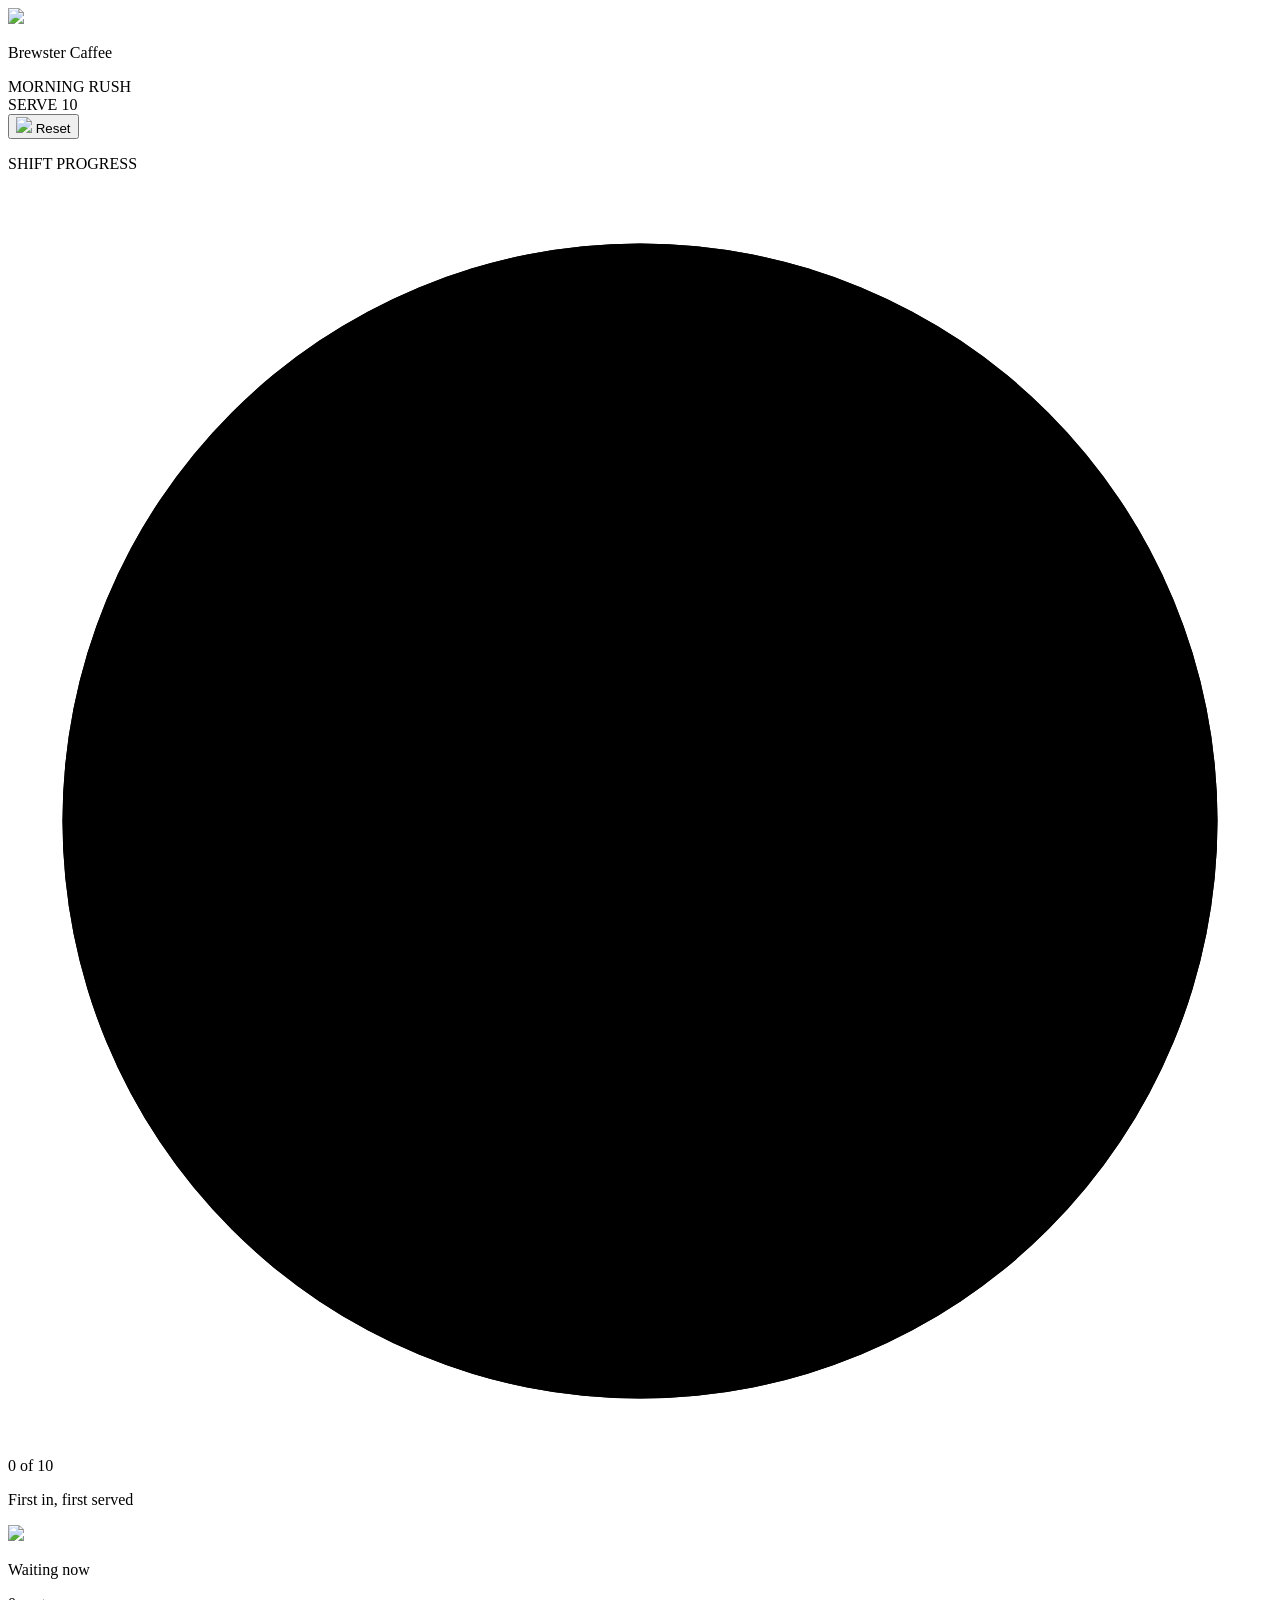
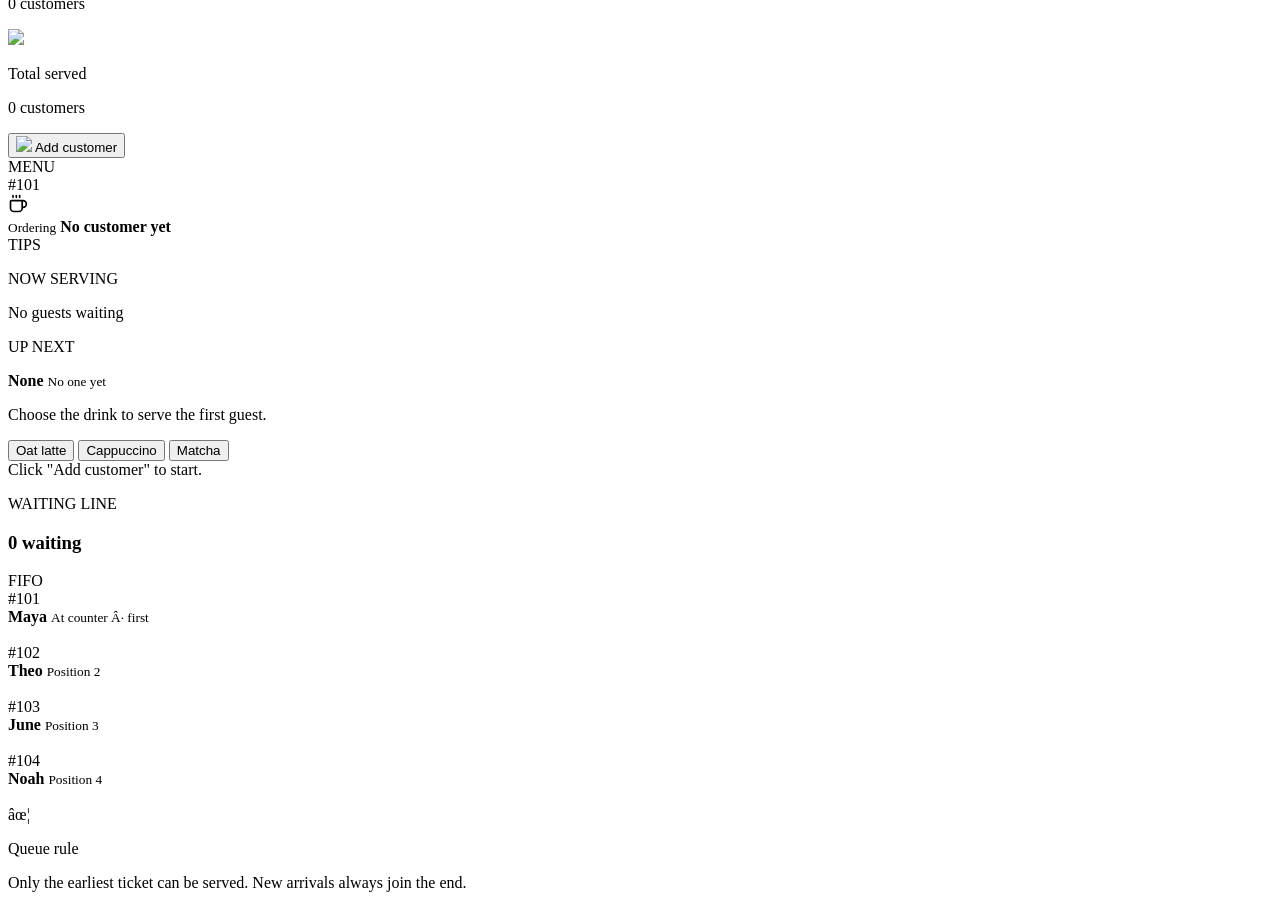
==== index.html @ e4dad5dc "changed name" ====
<!DOCTYPE html>
<html>
  <head>
    <meta charset="utf=8">
    <meta name="viewport" content="width=device-width, initial-scale=1">
    <title>Customer Queue Game</title>
    <link rel="stylesheet" href="assets/bootstrap.min.css">
    <link rel="stylesheet" href="css/general.css">
    <link rel="stylesheet" href="css/header.css">
    <link rel="stylesheet" href="css/panelleft.css">
    <link rel="stylesheet" href="css/panelmiddle.css">
    <link rel="stylesheet" href="css/panelmidservice.css">
    <link rel="stylesheet" href="css/panelright.css">

    
  </head>
  <body>

    <div class="blob"></div>
    <div class="blob2"></div>

    <div class="Customer-Queue container-fluid py-4">

      <!--Header code-->
      <div class="header row mb-1">

        <div class="col-4">
          <div class="left-header">
            <div class="game-icon">
              <img src="assets/icons/coffee.svg">
            </div>
            <p>Brewster Caffee</p>
          </div>
        </div>

        <!--Middle side of the header-->
        <div class="col-4 text-center">
          <div class="middle-header">
            <div class="shift-label" >MORNING RUSH</div>
            <div class="goal-badge">SERVE 10</div>
          </div>
        </div>

        <!--Right side of the header-->
        <!--Reset button-->
        <div class="col-4 text-end">
          <div class="right-header">

            <!--Target this with JS-->
            <button id="resetBtn" class="reset-btn">
              <img src="assets/icons/Arrow-Reload--Streamline-Sharp-Streamline-Material-Free.svg">
              Reset
            </button>
          </div>
        </div>

      </div>
   
      <div class="row g-4 game-area">

        <!--Left side of the game-->
        <div class="col-lg-3">
          <div class="left-panel text-center">
            <p class="label">SHIFT PROGRESS</p>
  
            <div class="progress-circle">
              <svg class="ring" viewBox="0 0 116 116">
                <circle class="ring-track" cx="58" cy="58" r="53"></circle>
                <circle id="ringFill" class="ring-fill" cx="58" cy="58" r="53"></circle>
              </svg>
              <span id="servedCount">0</span> of 10
            </div>
            <p class="goal-sub">First in, first served</p>

            <div class="borderline"></div>

            <div class="stat-row">
              <div class="stat-icon stat-icon-green">
                <img src="assets/icons/users.svg">
              </div>
              <div class="stat-info">
                <p class="stat-label">Waiting now</p>

                <!--Target this with JS-->
                <p class="stat-value"><span id="waitingCount">0</span> customers</p>
              </div>
            </div>

            <!--Target this with JS-->
            <div class="stat-row">
              <div class="stat-icon stat-icon-red">
                <img src="assets/icons/circle-check.svg">
            </div>
              <div class="stat-info">
                <p class="stat-label">Total served</p>
                <p class="stat-value"><span id="totalServed">0</span> customers</p>
              </div>
            </div>

            <!--Target with JS-->
            <button id="addBtn" class="add-btn">
              <img src="assets/icons/plus.svg">
              Add customer
            </button>

          </div>
        </div>

        <!--Middle Panel-->
        <div class="col-lg-6">
          <div class="middle-panel">

            <!-- This is just a design for a coffee scene dont touch it-->
          <div class="cafe-scene">

            <!-- Menu board on the wall -->
            <div class="menu-board">
              <span>MENU</span>
              <i></i>
              <i></i>
            </div>

            <!-- Two pictures on the wall -->
            <div class="wall-art wall-art-one"><span></span></div>
            <div class="wall-art wall-art-two"><span></span></div>

            <!-- Plant -->
            <div class="plant">
              <i></i>
              <i></i>
              <i></i>
              <b></b>
            </div>

            <!-- The customer -->
            <div class="customer-focus">
              <div class="avatar avatar-large">
                <span class="avatar-hair" style="background: #8A6A4F;"></span>
                <span class="avatar-head" style="background: #A86B4A;">
                  <i class="eye eye-left"></i>
                  <i class="eye eye-right"></i>
                  <i class="smile"></i>
                </span>
                <span class="avatar-body" style="background: #3F6F85;"></span>
              </div>
            </div>

            <!-- Ticket badge -->
            <div class="ticket-badge empty" id="ticketBadge">#101</div>

            <!-- Order bubble -->
              <div class="order-bubble">
              <svg xmlns="http://www.w3.org/2000/svg" width="20" height="20" viewBox="0 0 24 24" fill="none" stroke="currentColor" stroke-width="2" stroke-linecap="round" stroke-linejoin="round">
                <path d="M10 2v2"/><path d="M14 2v2"/>
                <path d="M16 8a1 1 0 0 1 1 1v8a4 4 0 0 1-4 4H7a4 4 0 0 1-4-4V9a1 1 0 0 1 1-1h14a4 4 0 1 1 0 8h-1"/>
                <path d="M6 2v2"/>
              </svg>

              <!--Target this with JS-->
              <div>
                <small>Ordering</small>
                <strong id="orderText">No customer yet</strong>
              </div>
            </div>

            <!-- Counter in front -->
            <div class="counter-front">
              <div class="counter-lines"></div>
              <div class="register"><span></span><i></i></div>
              <div class="tip-jar">TIPS</div>
            </div>

          </div>

          <!--Target with JS-->
          <div class="service-area">

          <div class="service-heading">
            <div id="counter" class="serving-main">
              <p class="label">NOW SERVING</p>
              <p id="nowServing" class="now-serving">No guests waiting</p>
            </div>

            <!--Target with JS-->
            <div class="serving-next">
                <p class="label">UP NEXT</p>
                    <div class="next-info">
                        <div class="avatar">
                              <span id="nextHair" class="avatar-hair" style="background: #8A4A3A;"></span>
                              <span id="nextHead" class="avatar-head" style="background: #E0A07F;"></span>
                              <span id="nextBody" class="avatar-body" style="background: #E0705A;"></span>
                          </div>
                            <div class="next-text">
                              <strong id="upNext">None</strong>
                              <small id="upNextName">No one yet</small>
                            </div>
                      </div>
              </div>
          </div>

              <p class="drink-hint">Choose the drink to serve the first guest.</p>
          
              <!--Target with JS-->
              <div class="drink-buttons">
                <button class="drink-btn" data-drink="Oat latte">Oat latte</button>
                <button class="drink-btn" data-drink="Cappuccino">Cappuccino</button>
                <button class="drink-btn" data-drink="Matcha">Matcha</button>
              </div>

              <div id="message" class="message-box">Click "Add customer" to start.</div>

            </div>

          </div>
        </div>

        <!-- Right Panel -->
        <div class="col-lg-3">
          <div class="right-panel">

            <div class="queue-head">
              <div>
                <p class="label">WAITING LINE</p>
                <h3 class="queue-title"><span id="queueCount">0</span> waiting</h3>
              </div>
              <span class="fifo-badge">FIFO</span>
            </div>

<div id="queueLine" class="queue-line">

              <div class="queue-item front">
                <span class="ticket-pill">#101</span>
                <div class="avatar">
                  <span class="avatar-hair" style="background: #2F4A55;"></span>
                  <span class="avatar-head" style="background: #A86B4A;"></span>
                  <span class="avatar-body" style="background: #3F6F85;"></span>
                </div>
                <div class="queue-info">
                  <strong>Maya</strong>
                  <small>At counter · first</small>
                </div>
                <span class="drink-icon"><img src="assets/icons-for-queue/oat-latte.svg" alt=""></span>
              </div>

              <div class="queue-item">
                <span class="ticket-pill">#102</span>
                <div class="avatar">
                  <span class="avatar-hair" style="background: #8A4A3A;"></span>
                  <span class="avatar-head" style="background: #E0A07F;"></span>
                  <span class="avatar-body" style="background: #E0705A;"></span>
                </div>
                <div class="queue-info">
                  <strong>Theo</strong>
                  <small>Position 2</small>
                </div>
                <span class="drink-icon"><img src="assets/icons-for-queue/macha.svg" alt=""></span>
              </div>

              <div class="queue-item">
                <span class="ticket-pill">#103</span>
                <div class="avatar">
                  <span class="avatar-hair" style="background: #8A7A2A;"></span>
                  <span class="avatar-head" style="background: #7A4A2A;"></span>
                  <span class="avatar-body" style="background: #D9AE3A;"></span>
                </div>
                <div class="queue-info">
                  <strong>June</strong>
                  <small>Position 3</small>
                </div>
                <span class="drink-icon"><img src="assets/icons-for-queue/oat-latte.svg" alt=""></span>
              </div>

              <div class="queue-item">
                <span class="ticket-pill">#104</span>
                <div class="avatar">
                  <span class="avatar-hair" style="background: #4A5A3A;"></span>
                  <span class="avatar-head" style="background: #B5714E;"></span>
                  <span class="avatar-body" style="background: #7A9468;"></span>
                </div>
                <div class="queue-info">
                  <strong>Noah</strong>
                  <small>Position 4</small>
                </div>
                <span class="drink-icon"><img src="assets/icons-for-queue/cappuccino.svg" alt=""></span>
              </div>

            </div>      
            
            

            <div class="queue-note">
              <span class="note-icon">✦</span>
              <div>
                <p class="note-title">Queue rule</p>
                <p class="note-text">Only the earliest ticket can be served. New arrivals always join the end.</p>
              </div>
            </div>

          </div>
        </div>

      </div>
    </div>

  <script src="assets/jquery-3.7.1.min.js"></script>
  <script src="js/game.js"></script>


  </body>
</html>
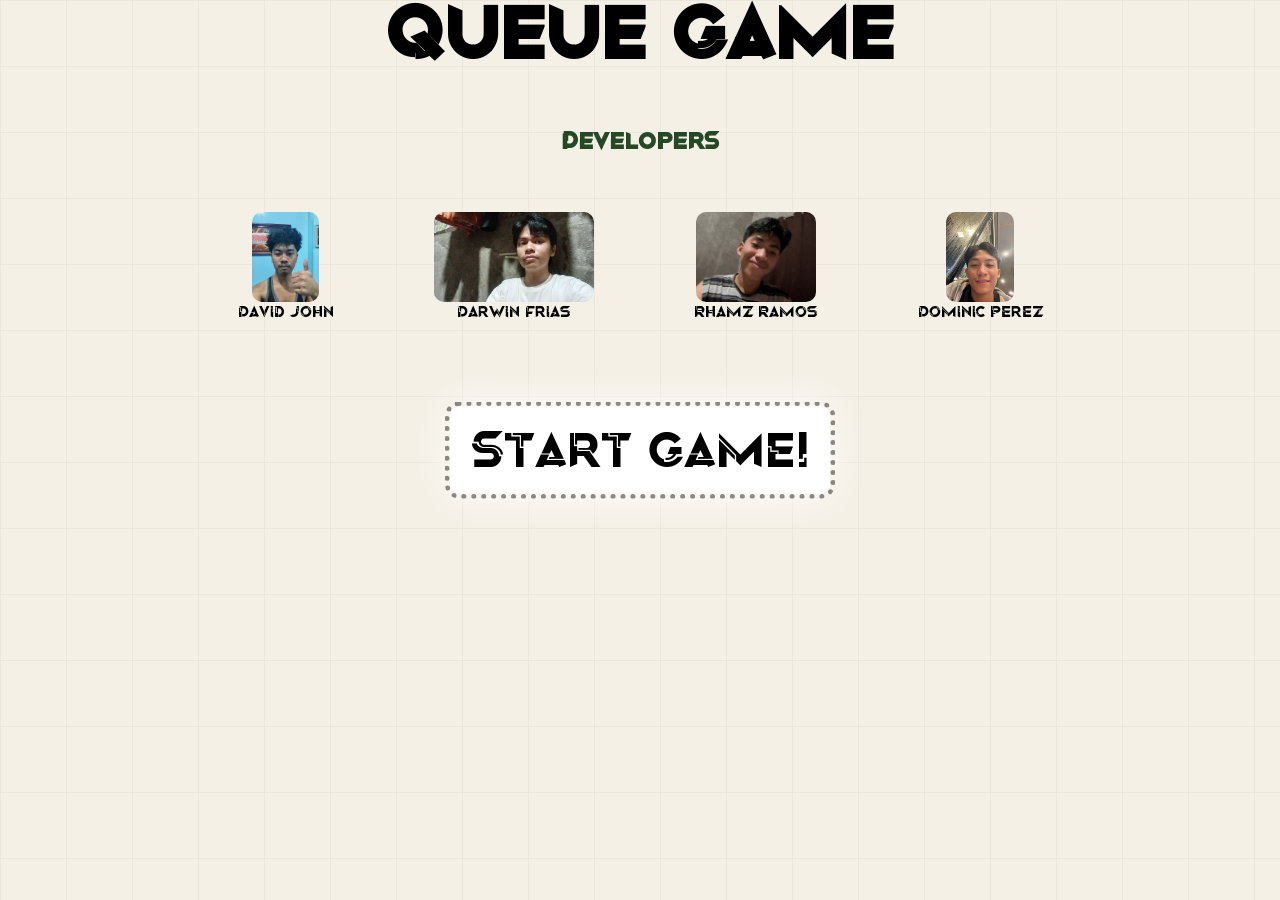
==== commit f7473fec: "Added up and down animation for anchor element" ====
--- a/index.html
+++ b/index.html
@@ -1,310 +1,163 @@
-<!DOCTYPE html>
-<html>
+<!doctype html>
+<html lang="en">
   <head>
-    <meta charset="utf=8">
-    <meta name="viewport" content="width=device-width, initial-scale=1">
-    <title>Customer Queue Game</title>
-    <link rel="stylesheet" href="assets/bootstrap.min.css">
-    <link rel="stylesheet" href="css/general.css">
-    <link rel="stylesheet" href="css/header.css">
-    <link rel="stylesheet" href="css/panelleft.css">
-    <link rel="stylesheet" href="css/panelmiddle.css">
-    <link rel="stylesheet" href="css/panelmidservice.css">
-    <link rel="stylesheet" href="css/panelright.css">
+    <meta charset="UTF-8" />
+    <meta name="viewport" content="width=device-width, initial-scale=1.0" />
+    <title>Queue Game</title>
+    <link rel="stylesheet" href="./css/general.css" />
+    <style>
+      @font-face {
+        font-family: "Origin Tech";
+        src: url("./assets/fonts/OriginTechRegular.woff") format("woff");
+        font-weight: normal;
+        font-style: normal;
+        font-display: swap;
+      }
+      * {
+        padding: 0;
+        margin: 0;
+        box-sizing: border-box;
+        font-family: "Origin Tech";
+      }
 
-    
+      body {
+        background-image:
+          linear-gradient(rgba(0, 0, 0, 0.04) 1px, transparent 1px),
+          linear-gradient(90deg, rgba(0, 0, 0, 0.04) 1px, transparent 1px);
+        background-size: 66px 66px;
+      }
+      h1 {
+        text-align: center;
+        font-size: 75px;
+        margin-bottom: 60px;
+      }
+
+      h2 {
+        text-align: center;
+        margin-bottom: 60px;
+        color: rgb(37, 72, 37);
+      }
+
+      header {
+        display: flex;
+        justify-content: center;
+      }
+
+      ul {
+        display: flex;
+        gap: 100px;
+      }
+
+      .creator {
+        display: block;
+        align-items: center;
+        text-align: center;
+      }
+      ul li {
+        list-style: none;
+      }
+
+      img {
+        height: 90px;
+      }
+
+      .one,
+      .two,
+      .three,
+      img {
+        border-radius: 10px;
+      }
+
+      a {
+        position: absolute;
+        top: 50%;
+        left: 50%;
+        transform: translate(-50%, -50%);
+        background-color: white;
+        color: black;
+        font-size: 50px;
+        padding: 20px;
+        border-radius: 9px;
+        box-shadow: 0 0 40px white;
+        outline: 5px dotted rgba(0, 0, 0, 0.449);
+        cursor: pointer;
+        text-decoration: none;
+        cursor: crosshair;
+        animation: float 2s ease-in-out infinite;
+      }
+      @keyframes float {
+        0%,
+        100% {
+          transform: translate(-50%, -50%);
+        }
+
+        50% {
+          transform: translate(-50%, -60%);
+        }
+      }
+      .one img:hover {
+        content: url(./assets/img/david/913911680_1447970100781094_5712307893808815915_n.png);
+      }
+      .two img:hover {
+        content: url("./assets/img/darwin/04067009-c1f2-4f6e-82ec-7fe77ae37bcc.jpg");
+      }
+
+      .three img:hover {
+        content: url(./assets/img/Rhamz/f19b21a1-38b8-4819-a5c5-196e39dfe626.jpg);
+      }
+      .four img:hover {
+        content: url("./assets/img/Dominic/913531908_2128579904685639_6473671721193397563_n.jpg");
+      }
+
+      a:hover {
+        outline: 5px dotted black;
+        font-size: 0;
+      }
+      a:hover::after {
+        content: "Let Us Start";
+        font-size: 50px;
+        text-decoration: none;
+      }
+    </style>
   </head>
   <body>
+    <h1>Queue Game</h1>
+    <h2>Developers</h2>
+    <header>
+      <ul>
+        <div class="creator one">
+          <img
+            src="./assets/img/david/914434826_1135657729106387_475444346712347808_n.jpg"
+            alt="davidi"
+          />
+          <li>David John</li>
+        </div>
+        <div class="creator two">
+          <img
+            src="./assets/img/darwin/e7c9ad3c-6ca9-430a-abf2-6d88e9dd9d68.jpg"
+            alt="darwin"
+          />
+          <li>Darwin Frias</li>
+        </div>
+        <div class="creator three">
+          <img
+            src="./assets/img/Rhamz/14ebaba3-1f43-4235-996d-5ab7a9a539fb.jpg"
+            alt="rhamz"
+          />
+          <li>Rhamz Ramos</li>
+        </div>
+        <div class="creator four">
+          <img
+            src="./assets/img/Dominic/910879125_1818664192712113_3842737022160444884_n.jpg"
+            alt="dominic"
+          />
+          <li>Dominic Perez</li>
+        </div>
+      </ul>
+    </header>
 
-    <div class="blob"></div>
-    <div class="blob2"></div>
-
-    <div class="Customer-Queue container-fluid py-4">
-
-      <!--Header code-->
-      <div class="header row mb-1">
-
-        <div class="col-4">
-          <div class="left-header">
-            <div class="game-icon">
-              <img src="assets/icons/coffee.svg">
-            </div>
-            <p>Brewster Caffee</p>
-          </div>
-        </div>
-
-        <!--Middle side of the header-->
-        <div class="col-4 text-center">
-          <div class="middle-header">
-            <div class="shift-label" >MORNING RUSH</div>
-            <div class="goal-badge">SERVE 10</div>
-          </div>
-        </div>
-
-        <!--Right side of the header-->
-        <!--Reset button-->
-        <div class="col-4 text-end">
-          <div class="right-header">
-
-            <!--Target this with JS-->
-            <button id="resetBtn" class="reset-btn">
-              <img src="assets/icons/Arrow-Reload--Streamline-Sharp-Streamline-Material-Free.svg">
-              Reset
-            </button>
-          </div>
-        </div>
-
-      </div>
-   
-      <div class="row g-4 game-area">
-
-        <!--Left side of the game-->
-        <div class="col-lg-3">
-          <div class="left-panel text-center">
-            <p class="label">SHIFT PROGRESS</p>
-  
-            <div class="progress-circle">
-              <svg class="ring" viewBox="0 0 116 116">
-                <circle class="ring-track" cx="58" cy="58" r="53"></circle>
-                <circle id="ringFill" class="ring-fill" cx="58" cy="58" r="53"></circle>
-              </svg>
-              <span id="servedCount">0</span> of 10
-            </div>
-            <p class="goal-sub">First in, first served</p>
-
-            <div class="borderline"></div>
-
-            <div class="stat-row">
-              <div class="stat-icon stat-icon-green">
-                <img src="assets/icons/users.svg">
-              </div>
-              <div class="stat-info">
-                <p class="stat-label">Waiting now</p>
-
-                <!--Target this with JS-->
-                <p class="stat-value"><span id="waitingCount">0</span> customers</p>
-              </div>
-            </div>
-
-            <!--Target this with JS-->
-            <div class="stat-row">
-              <div class="stat-icon stat-icon-red">
-                <img src="assets/icons/circle-check.svg">
-            </div>
-              <div class="stat-info">
-                <p class="stat-label">Total served</p>
-                <p class="stat-value"><span id="totalServed">0</span> customers</p>
-              </div>
-            </div>
-
-            <!--Target with JS-->
-            <button id="addBtn" class="add-btn">
-              <img src="assets/icons/plus.svg">
-              Add customer
-            </button>
-
-          </div>
-        </div>
-
-        <!--Middle Panel-->
-        <div class="col-lg-6">
-          <div class="middle-panel">
-
-            <!-- This is just a design for a coffee scene dont touch it-->
-          <div class="cafe-scene">
-
-            <!-- Menu board on the wall -->
-            <div class="menu-board">
-              <span>MENU</span>
-              <i></i>
-              <i></i>
-            </div>
-
-            <!-- Two pictures on the wall -->
-            <div class="wall-art wall-art-one"><span></span></div>
-            <div class="wall-art wall-art-two"><span></span></div>
-
-            <!-- Plant -->
-            <div class="plant">
-              <i></i>
-              <i></i>
-              <i></i>
-              <b></b>
-            </div>
-
-            <!-- The customer -->
-            <div class="customer-focus">
-              <div class="avatar avatar-large">
-                <span class="avatar-hair" style="background: #8A6A4F;"></span>
-                <span class="avatar-head" style="background: #A86B4A;">
-                  <i class="eye eye-left"></i>
-                  <i class="eye eye-right"></i>
-                  <i class="smile"></i>
-                </span>
-                <span class="avatar-body" style="background: #3F6F85;"></span>
-              </div>
-            </div>
-
-            <!-- Ticket badge -->
-            <div class="ticket-badge empty" id="ticketBadge">#101</div>
-
-            <!-- Order bubble -->
-              <div class="order-bubble">
-              <svg xmlns="http://www.w3.org/2000/svg" width="20" height="20" viewBox="0 0 24 24" fill="none" stroke="currentColor" stroke-width="2" stroke-linecap="round" stroke-linejoin="round">
-                <path d="M10 2v2"/><path d="M14 2v2"/>
-                <path d="M16 8a1 1 0 0 1 1 1v8a4 4 0 0 1-4 4H7a4 4 0 0 1-4-4V9a1 1 0 0 1 1-1h14a4 4 0 1 1 0 8h-1"/>
-                <path d="M6 2v2"/>
-              </svg>
-
-              <!--Target this with JS-->
-              <div>
-                <small>Ordering</small>
-                <strong id="orderText">No customer yet</strong>
-              </div>
-            </div>
-
-            <!-- Counter in front -->
-            <div class="counter-front">
-              <div class="counter-lines"></div>
-              <div class="register"><span></span><i></i></div>
-              <div class="tip-jar">TIPS</div>
-            </div>
-
-          </div>
-
-          <!--Target with JS-->
-          <div class="service-area">
-
-          <div class="service-heading">
-            <div id="counter" class="serving-main">
-              <p class="label">NOW SERVING</p>
-              <p id="nowServing" class="now-serving">No guests waiting</p>
-            </div>
-
-            <!--Target with JS-->
-            <div class="serving-next">
-                <p class="label">UP NEXT</p>
-                    <div class="next-info">
-                        <div class="avatar">
-                              <span id="nextHair" class="avatar-hair" style="background: #8A4A3A;"></span>
-                              <span id="nextHead" class="avatar-head" style="background: #E0A07F;"></span>
-                              <span id="nextBody" class="avatar-body" style="background: #E0705A;"></span>
-                          </div>
-                            <div class="next-text">
-                              <strong id="upNext">None</strong>
-                              <small id="upNextName">No one yet</small>
-                            </div>
-                      </div>
-              </div>
-          </div>
-
-              <p class="drink-hint">Choose the drink to serve the first guest.</p>
-          
-              <!--Target with JS-->
-              <div class="drink-buttons">
-                <button class="drink-btn" data-drink="Oat latte">Oat latte</button>
-                <button class="drink-btn" data-drink="Cappuccino">Cappuccino</button>
-                <button class="drink-btn" data-drink="Matcha">Matcha</button>
-              </div>
-
-              <div id="message" class="message-box">Click "Add customer" to start.</div>
-
-            </div>
-
-          </div>
-        </div>
-
-        <!-- Right Panel -->
-        <div class="col-lg-3">
-          <div class="right-panel">
-
-            <div class="queue-head">
-              <div>
-                <p class="label">WAITING LINE</p>
-                <h3 class="queue-title"><span id="queueCount">0</span> waiting</h3>
-              </div>
-              <span class="fifo-badge">FIFO</span>
-            </div>
-
-<div id="queueLine" class="queue-line">
-
-              <div class="queue-item front">
-                <span class="ticket-pill">#101</span>
-                <div class="avatar">
-                  <span class="avatar-hair" style="background: #2F4A55;"></span>
-                  <span class="avatar-head" style="background: #A86B4A;"></span>
-                  <span class="avatar-body" style="background: #3F6F85;"></span>
-                </div>
-                <div class="queue-info">
-                  <strong>Maya</strong>
-                  <small>At counter · first</small>
-                </div>
-                <span class="drink-icon"><img src="assets/icons-for-queue/oat-latte.svg" alt=""></span>
-              </div>
-
-              <div class="queue-item">
-                <span class="ticket-pill">#102</span>
-                <div class="avatar">
-                  <span class="avatar-hair" style="background: #8A4A3A;"></span>
-                  <span class="avatar-head" style="background: #E0A07F;"></span>
-                  <span class="avatar-body" style="background: #E0705A;"></span>
-                </div>
-                <div class="queue-info">
-                  <strong>Theo</strong>
-                  <small>Position 2</small>
-                </div>
-                <span class="drink-icon"><img src="assets/icons-for-queue/macha.svg" alt=""></span>
-              </div>
-
-              <div class="queue-item">
-                <span class="ticket-pill">#103</span>
-                <div class="avatar">
-                  <span class="avatar-hair" style="background: #8A7A2A;"></span>
-                  <span class="avatar-head" style="background: #7A4A2A;"></span>
-                  <span class="avatar-body" style="background: #D9AE3A;"></span>
-                </div>
-                <div class="queue-info">
-                  <strong>June</strong>
-                  <small>Position 3</small>
-                </div>
-                <span class="drink-icon"><img src="assets/icons-for-queue/oat-latte.svg" alt=""></span>
-              </div>
-
-              <div class="queue-item">
-                <span class="ticket-pill">#104</span>
-                <div class="avatar">
-                  <span class="avatar-hair" style="background: #4A5A3A;"></span>
-                  <span class="avatar-head" style="background: #B5714E;"></span>
-                  <span class="avatar-body" style="background: #7A9468;"></span>
-                </div>
-                <div class="queue-info">
-                  <strong>Noah</strong>
-                  <small>Position 4</small>
-                </div>
-                <span class="drink-icon"><img src="assets/icons-for-queue/cappuccino.svg" alt=""></span>
-              </div>
-
-            </div>      
-            
-            
-
-            <div class="queue-note">
-              <span class="note-icon">✦</span>
-              <div>
-                <p class="note-title">Queue rule</p>
-                <p class="note-text">Only the earliest ticket can be served. New arrivals always join the end.</p>
-              </div>
-            </div>
-
-          </div>
-        </div>
-
-      </div>
-    </div>
-
-  <script src="assets/jquery-3.7.1.min.js"></script>
-  <script src="js/game.js"></script>
-
-
+    <a href="./game/index.html" target="_blank" rel="noopener noreferrer"
+      >Start Game!</a
+    >
   </body>
-</html>+</html>
--- a/css/general.css
+++ b/css/general.css
@@ -0,0 +1,43 @@
+@font-face {
+  font-family: Fraunces;
+  src: url("../assets/fonts/Fraunces-VariableFont_SOFT\,WONK\,opsz\,wght.ttf");
+  font-weight: 100 900;
+}
+
+@font-face {
+  font-family: DM Sans;
+  src: url("../assets/fonts/DMSans-VariableFont_opsz\,wght.ttf");
+  font-weight: 100 900;
+}
+
+body {
+  margin: 0;
+  background-color: #F5F0E6;
+  background-image:
+    linear-gradient(rgba(0, 0, 0, 0.04) 1px, transparent 1px),
+    linear-gradient(90deg, rgba(0, 0, 0, 0.04) 1px, transparent 1px);
+  background-size: 66px 66px;
+
+}
+
+.blob {
+  position: fixed;
+  bottom: -120px;
+  right: -120px;
+  width: 400px;
+  height: 400px;
+  border-radius: 50%;
+  background: rgba(120, 140, 120, 0.12);
+  z-index: -1;
+}
+
+.blob2 {
+  top: 120px;
+  left: -60px;
+  width: 380px;
+  height: 380px;
+  background: rgba(240, 200, 180, 0.35);
+  position: fixed;
+  border-radius: 50%;
+  z-index: -1;
+}
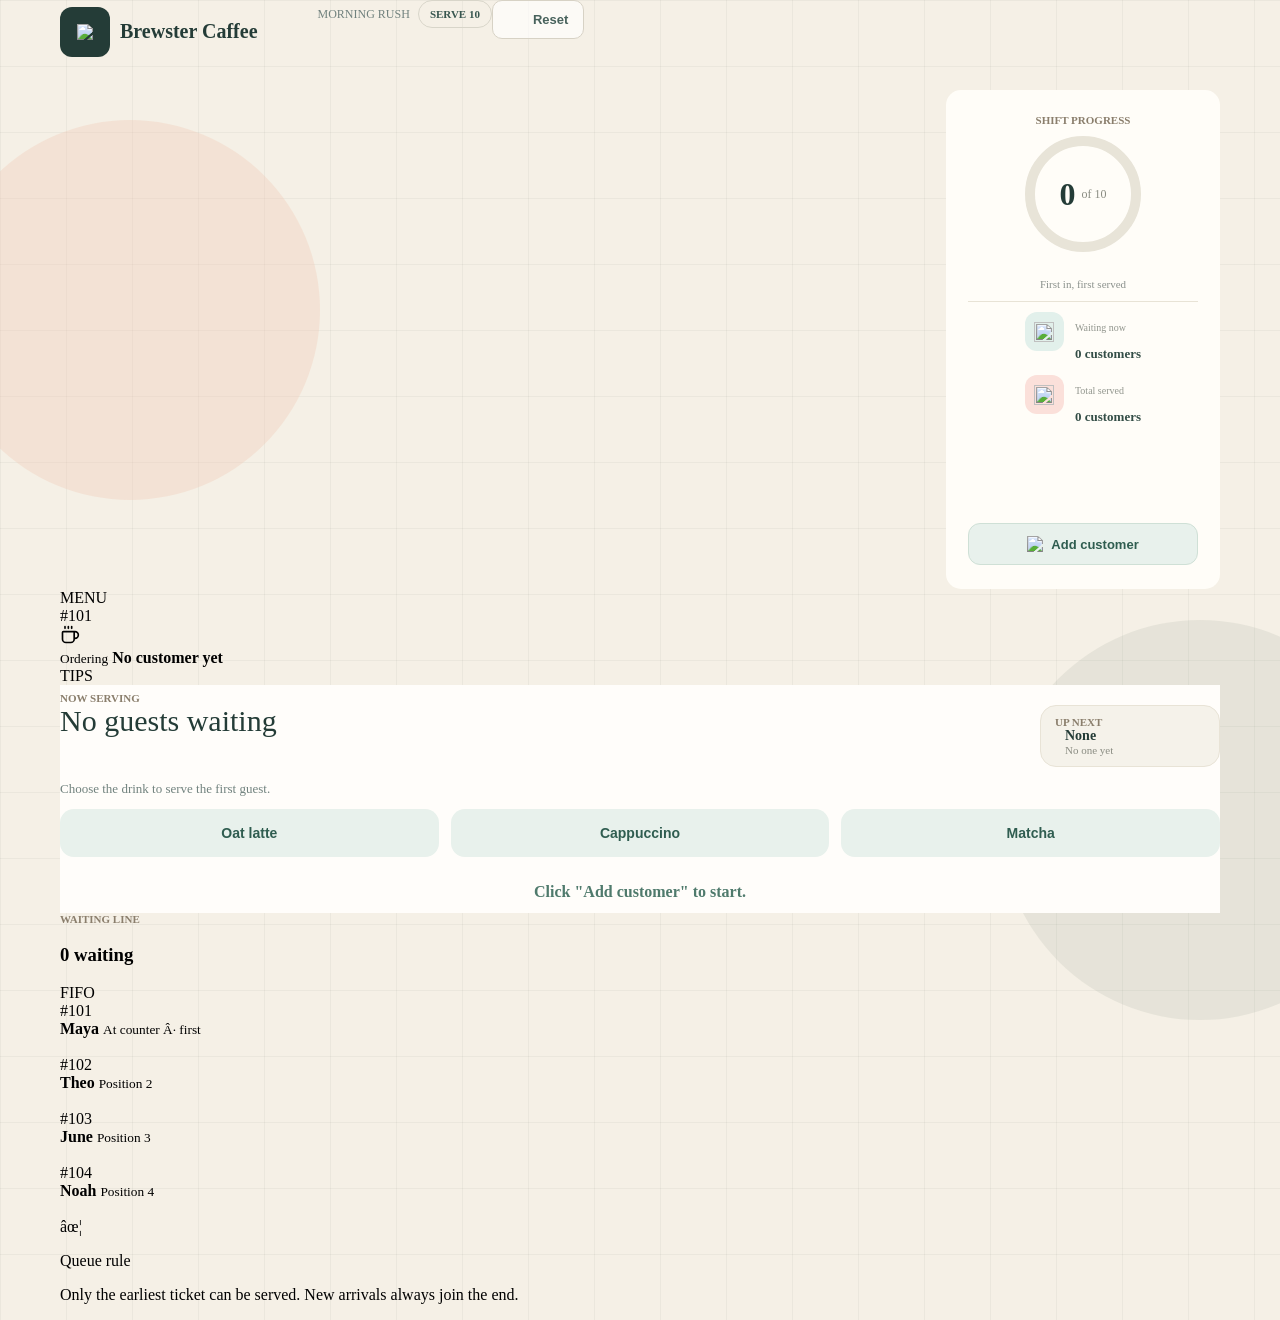
==== commit 99699db3: "added customer serving time" ====
--- a/index.html
+++ b/index.html
@@ -1,163 +1,311 @@
-<!doctype html>
-<html lang="en">
+<!DOCTYPE html>
+<html>
   <head>
-    <meta charset="UTF-8" />
-    <meta name="viewport" content="width=device-width, initial-scale=1.0" />
-    <title>Queue Game</title>
-    <link rel="stylesheet" href="./css/general.css" />
-    <style>
-      @font-face {
-        font-family: "Origin Tech";
-        src: url("./assets/fonts/OriginTechRegular.woff") format("woff");
-        font-weight: normal;
-        font-style: normal;
-        font-display: swap;
-      }
-      * {
-        padding: 0;
-        margin: 0;
-        box-sizing: border-box;
-        font-family: "Origin Tech";
-      }
-
-      body {
-        background-image:
-          linear-gradient(rgba(0, 0, 0, 0.04) 1px, transparent 1px),
-          linear-gradient(90deg, rgba(0, 0, 0, 0.04) 1px, transparent 1px);
-        background-size: 66px 66px;
-      }
-      h1 {
-        text-align: center;
-        font-size: 75px;
-        margin-bottom: 60px;
-      }
-
-      h2 {
-        text-align: center;
-        margin-bottom: 60px;
-        color: rgb(37, 72, 37);
-      }
-
-      header {
-        display: flex;
-        justify-content: center;
-      }
-
-      ul {
-        display: flex;
-        gap: 100px;
-      }
-
-      .creator {
-        display: block;
-        align-items: center;
-        text-align: center;
-      }
-      ul li {
-        list-style: none;
-      }
-
-      img {
-        height: 90px;
-      }
-
-      .one,
-      .two,
-      .three,
-      img {
-        border-radius: 10px;
-      }
-
-      a {
-        position: absolute;
-        top: 50%;
-        left: 50%;
-        transform: translate(-50%, -50%);
-        background-color: white;
-        color: black;
-        font-size: 50px;
-        padding: 20px;
-        border-radius: 9px;
-        box-shadow: 0 0 40px white;
-        outline: 5px dotted rgba(0, 0, 0, 0.449);
-        cursor: pointer;
-        text-decoration: none;
-        cursor: crosshair;
-        animation: float 2s ease-in-out infinite;
-      }
-      @keyframes float {
-        0%,
-        100% {
-          transform: translate(-50%, -50%);
-        }
-
-        50% {
-          transform: translate(-50%, -60%);
-        }
-      }
-      .one img:hover {
-        content: url(./assets/img/david/913911680_1447970100781094_5712307893808815915_n.png);
-      }
-      .two img:hover {
-        content: url("./assets/img/darwin/04067009-c1f2-4f6e-82ec-7fe77ae37bcc.jpg");
-      }
-
-      .three img:hover {
-        content: url(./assets/img/Rhamz/f19b21a1-38b8-4819-a5c5-196e39dfe626.jpg);
-      }
-      .four img:hover {
-        content: url("./assets/img/Dominic/913531908_2128579904685639_6473671721193397563_n.jpg");
-      }
-
-      a:hover {
-        outline: 5px dotted black;
-        font-size: 0;
-      }
-      a:hover::after {
-        content: "Let Us Start";
-        font-size: 50px;
-        text-decoration: none;
-      }
-    </style>
+    <meta charset="utf=8">
+    <meta name="viewport" content="width=device-width, initial-scale=1">
+    <title>Customer Queue Game</title>
+    <link rel="stylesheet" href="assets/bootstrap.min.css">
+    <link rel="stylesheet" href="css/general.css">
+    <link rel="stylesheet" href="css/header.css">
+    <link rel="stylesheet" href="css/panelleft.css">
+    <link rel="stylesheet" href="css/panelmiddle.css">
+    <link rel="stylesheet" href="css/panelmidservice.css">
+    <link rel="stylesheet" href="css/panelright.css">
+
+    
   </head>
   <body>
-    <h1>Queue Game</h1>
-    <h2>Developers</h2>
-    <header>
-      <ul>
-        <div class="creator one">
-          <img
-            src="./assets/img/david/914434826_1135657729106387_475444346712347808_n.jpg"
-            alt="davidi"
-          />
-          <li>David John</li>
-        </div>
-        <div class="creator two">
-          <img
-            src="./assets/img/darwin/e7c9ad3c-6ca9-430a-abf2-6d88e9dd9d68.jpg"
-            alt="darwin"
-          />
-          <li>Darwin Frias</li>
-        </div>
-        <div class="creator three">
-          <img
-            src="./assets/img/Rhamz/14ebaba3-1f43-4235-996d-5ab7a9a539fb.jpg"
-            alt="rhamz"
-          />
-          <li>Rhamz Ramos</li>
-        </div>
-        <div class="creator four">
-          <img
-            src="./assets/img/Dominic/910879125_1818664192712113_3842737022160444884_n.jpg"
-            alt="dominic"
-          />
-          <li>Dominic Perez</li>
-        </div>
-      </ul>
-    </header>
-
-    <a href="./game/index.html" target="_blank" rel="noopener noreferrer"
-      >Start Game!</a
-    >
+
+    <div class="blob"></div>
+    <div class="blob2"></div>
+
+    <div class="Customer-Queue container-fluid py-4">
+
+      <!--Header code-->
+      <div class="header row mb-1">
+
+        <div class="col-4">
+          <div class="left-header">
+            <div class="game-icon">
+              <img src="assets/icons/coffee.svg">
+            </div>
+            <p>Brewster Caffee</p>
+          </div>
+        </div>
+
+        <!--Middle side of the header-->
+        <div class="col-4 text-center">
+          <div class="middle-header">
+            <div class="shift-label" >MORNING RUSH</div>
+            <div class="goal-badge">SERVE 10</div>
+          </div>
+        </div>
+
+        <!--Right side of the header-->
+        <!--Reset button-->
+        <div class="col-4 text-end">
+          <div class="right-header">
+
+            <!--Target this with JS-->
+            <button id="resetBtn" class="reset-btn">
+              <img src="assets/icons/Arrow-Reload--Streamline-Sharp-Streamline-Material-Free.svg">
+              Reset
+            </button>
+          </div>
+        </div>
+
+      </div>
+   
+      <div class="row g-4 game-area">
+
+        <!--Left side of the game-->
+        <div class="col-lg-3">
+          <div class="left-panel text-center">
+            <p class="label">SHIFT PROGRESS</p>
+  
+            <div class="progress-circle">
+              <svg class="ring" viewBox="0 0 116 116">
+                <circle class="ring-track" cx="58" cy="58" r="53"></circle>
+                <circle id="ringFill" class="ring-fill" cx="58" cy="58" r="53"></circle>
+              </svg>
+              <span id="servedCount">0</span> of 10
+            </div>
+            <p class="goal-sub">First in, first served</p>
+
+            <div class="borderline"></div>
+
+            <div class="stat-row">
+              <div class="stat-icon stat-icon-green">
+                <img src="assets/icons/users.svg">
+              </div>
+              <div class="stat-info">
+                <p class="stat-label">Waiting now</p>
+
+                <!--Target this with JS-->
+                <p class="stat-value"><span id="waitingCount">0</span> customers</p>
+              </div>
+            </div>
+
+            <!--Target this with JS-->
+            <div class="stat-row">
+              <div class="stat-icon stat-icon-red">
+                <img src="assets/icons/circle-check.svg">
+            </div>
+              <div class="stat-info">
+                <p class="stat-label">Total served</p>
+                <p class="stat-value"><span id="totalServed">0</span> customers</p>
+              </div>
+            </div>
+
+            <!--Target with JS-->
+            <button id="addBtn" class="add-btn">
+              <img src="assets/icons/plus.svg">
+              Add customer
+            </button>
+
+          </div>
+        </div>
+
+        <!--Middle Panel-->
+        <div class="col-lg-6">
+          <div class="middle-panel">
+
+            <!-- This is just a design for a coffee scene dont touch it-->
+          <div class="cafe-scene">
+
+            <!-- Menu board on the wall -->
+            <div class="menu-board">
+              <span>MENU</span>
+              <i></i>
+              <i></i>
+            </div>
+
+            <!-- Two pictures on the wall -->
+            <div class="wall-art wall-art-one"><span></span></div>
+            <div class="wall-art wall-art-two"><span></span></div>
+
+            <!-- Plant -->
+            <div class="plant">
+              <i></i>
+              <i></i>
+              <i></i>
+              <b></b>
+            </div>
+
+            <!-- The customer -->
+            <div class="customer-focus">
+              <div class="avatar avatar-large">
+                <span class="avatar-hair" style="background: #8A6A4F;"></span>
+                <span class="avatar-head" style="background: #A86B4A;">
+                  <i class="eye eye-left"></i>
+                  <i class="eye eye-right"></i>
+                  <i class="smile"></i>
+                </span>
+                <span class="avatar-body" style="background: #3F6F85;"></span>
+              </div>
+            </div>
+
+            <!-- Ticket badge -->
+            <div class="ticket-badge empty" id="ticketBadge">#101</div>
+
+            <!-- Order bubble -->
+              <div class="order-bubble">
+              <svg xmlns="http://www.w3.org/2000/svg" width="20" height="20" viewBox="0 0 24 24" fill="none" stroke="currentColor" stroke-width="2" stroke-linecap="round" stroke-linejoin="round">
+                <path d="M10 2v2"/><path d="M14 2v2"/>
+                <path d="M16 8a1 1 0 0 1 1 1v8a4 4 0 0 1-4 4H7a4 4 0 0 1-4-4V9a1 1 0 0 1 1-1h14a4 4 0 1 1 0 8h-1"/>
+                <path d="M6 2v2"/>
+              </svg>
+
+              <!--Target this with JS-->
+              <div>
+                <small>Ordering</small>
+                <strong id="orderText">No customer yet</strong>
+              </div>
+            </div>
+
+            <!-- Counter in front -->
+            <div class="counter-front">
+              <div class="counter-lines"></div>
+              <div class="register"><span></span><i></i></div>
+              <div class="tip-jar">TIPS</div>
+            </div>
+
+          </div>
+
+          <!--Target with JS-->
+          <div class="service-area">
+
+          <div class="service-heading">
+            <div id="counter" class="serving-main">
+              <p class="label">NOW SERVING</p>
+              <p id="nowServing" class="now-serving">No guests waiting</p>
+              <p id="waitTimer" class="wait-timer"></p>
+            </div>
+
+            <!--Target with JS-->
+            <div class="serving-next">
+                <p class="label">UP NEXT</p>
+                    <div class="next-info">
+                        <div class="avatar">
+                              <span id="nextHair" class="avatar-hair" style="background: #8A4A3A;"></span>
+                              <span id="nextHead" class="avatar-head" style="background: #E0A07F;"></span>
+                              <span id="nextBody" class="avatar-body" style="background: #E0705A;"></span>
+                          </div>
+                            <div class="next-text">
+                              <strong id="upNext">None</strong>
+                              <small id="upNextName">No one yet</small>
+                            </div>
+                      </div>
+              </div>
+          </div>
+
+              <p class="drink-hint">Choose the drink to serve the first guest.</p>
+          
+              <!--Target with JS-->
+              <div class="drink-buttons">
+                <button class="drink-btn" data-drink="Oat latte">Oat latte</button>
+                <button class="drink-btn" data-drink="Cappuccino">Cappuccino</button>
+                <button class="drink-btn" data-drink="Matcha">Matcha</button>
+              </div>
+
+              <div id="message" class="message-box">Click "Add customer" to start.</div>
+
+            </div>
+
+          </div>
+        </div>
+
+        <!-- Right Panel -->
+        <div class="col-lg-3">
+          <div class="right-panel">
+
+            <div class="queue-head">
+              <div>
+                <p class="label">WAITING LINE</p>
+                <h3 class="queue-title"><span id="queueCount">0</span> waiting</h3>
+              </div>
+              <span class="fifo-badge">FIFO</span>
+            </div>
+
+<div id="queueLine" class="queue-line">
+
+              <div class="queue-item front">
+                <span class="ticket-pill">#101</span>
+                <div class="avatar">
+                  <span class="avatar-hair" style="background: #2F4A55;"></span>
+                  <span class="avatar-head" style="background: #A86B4A;"></span>
+                  <span class="avatar-body" style="background: #3F6F85;"></span>
+                </div>
+                <div class="queue-info">
+                  <strong>Maya</strong>
+                  <small>At counter · first</small>
+                </div>
+                <span class="drink-icon"><img src="assets/icons-for-queue/oat-latte.svg" alt=""></span>
+              </div>
+
+              <div class="queue-item">
+                <span class="ticket-pill">#102</span>
+                <div class="avatar">
+                  <span class="avatar-hair" style="background: #8A4A3A;"></span>
+                  <span class="avatar-head" style="background: #E0A07F;"></span>
+                  <span class="avatar-body" style="background: #E0705A;"></span>
+                </div>
+                <div class="queue-info">
+                  <strong>Theo</strong>
+                  <small>Position 2</small>
+                </div>
+                <span class="drink-icon"><img src="assets/icons-for-queue/macha.svg" alt=""></span>
+              </div>
+
+              <div class="queue-item">
+                <span class="ticket-pill">#103</span>
+                <div class="avatar">
+                  <span class="avatar-hair" style="background: #8A7A2A;"></span>
+                  <span class="avatar-head" style="background: #7A4A2A;"></span>
+                  <span class="avatar-body" style="background: #D9AE3A;"></span>
+                </div>
+                <div class="queue-info">
+                  <strong>June</strong>
+                  <small>Position 3</small>
+                </div>
+                <span class="drink-icon"><img src="assets/icons-for-queue/oat-latte.svg" alt=""></span>
+              </div>
+
+              <div class="queue-item">
+                <span class="ticket-pill">#104</span>
+                <div class="avatar">
+                  <span class="avatar-hair" style="background: #4A5A3A;"></span>
+                  <span class="avatar-head" style="background: #B5714E;"></span>
+                  <span class="avatar-body" style="background: #7A9468;"></span>
+                </div>
+                <div class="queue-info">
+                  <strong>Noah</strong>
+                  <small>Position 4</small>
+                </div>
+                <span class="drink-icon"><img src="assets/icons-for-queue/cappuccino.svg" alt=""></span>
+              </div>
+
+            </div>      
+            
+            
+
+            <div class="queue-note">
+              <span class="note-icon">✦</span>
+              <div>
+                <p class="note-title">Queue rule</p>
+                <p class="note-text">Only the earliest ticket can be served. New arrivals always join the end.</p>
+              </div>
+            </div>
+
+          </div>
+        </div>
+
+      </div>
+    </div>
+
+  <script src="assets/jquery-3.7.1.min.js"></script>
+  <script src="js/game.js"></script>
+
+
   </body>
-</html>
+</html>
--- a/css/general.css
+++ b/css/general.css
@@ -37,7 +37,7 @@
   width: 380px;
   height: 380px;
   background: rgba(240, 200, 180, 0.35);
-  position: fixed;
+    position: fixed;
   border-radius: 50%;
   z-index: -1;
 }
--- a/css/header.css
+++ b/css/header.css
@@ -0,0 +1,95 @@
+
+.Customer-Queue {
+  display: block;
+  padding-left: 60px;
+  padding-right: 60px;
+}
+.header {
+  display: flex;
+  height: 90px;
+  
+}
+
+.left-header {
+  display: flex;
+  align-items: center;
+  
+}
+
+.left-header p {
+  font-family: "Fraunces";
+  font-size: 20px;
+  font-weight: bold;
+  color: #243C37;
+  margin-top: 20px;
+  padding-left: 10px;
+
+
+}
+.game-icon {
+  background-color: #243C37;
+  width: 50px;
+  height: 50px;
+  display: flex;
+  align-items: center;
+  justify-content: center;
+  border-radius: 12px;
+}
+
+.middle-header {
+  display: flex;
+  justify-content: center;
+  align-items: center;
+  margin-left: 60px;
+}
+
+.shift-label {
+  font-size: 12px;
+  font-family: DM Sans;
+  color: #71827E;
+  margin-right: 8px;
+}
+
+.goal-badge {
+  font-family: DM sans;
+  font-size: 11px;
+  font-weight: 700;
+  color: #38564F;
+  border: 1px solid #D8D5C9;
+  border-radius: 15px;
+  padding-top: 7px;
+  padding-bottom: 7px;
+  padding-left: 11px;
+  padding-right: 11px;
+}
+
+.right-header {
+
+}
+
+.reset-btn {
+  display: flex;
+  align-items: center;
+  justify-self: end;
+  gap: 8px;
+  padding: 10px 15px;
+  border: 1px solid #d7d2c5;
+  border-radius: 10px;
+  color: #48625c;
+  background: rgba(255, 255, 255, 0.64);
+  font-size: 13px;
+  font-weight: 600;
+  cursor: pointer;
+  transition: 0.2s ease;
+}
+
+.reset-btn:hover {
+  border-color: #9fafaa;
+  background: #fff;
+  transform: translateY(-1px);
+}
+
+.reset-btn img {
+  height: 17px;
+  width: 17px;
+}
--- a/css/panelleft.css
+++ b/css/panelleft.css
@@ -0,0 +1,177 @@
+.game-area {
+  align-items: center;
+}
+
+.left-panel {
+  height: 451px;
+  width: 230px;
+  border-radius: 15px;
+  border-width: 1px;
+  display: flex;
+  align-items: center;
+  flex: 1;
+  flex-direction: column;
+  background-color: #FFFDF8;
+  padding-top: 24px;
+  padding-bottom: 24px;
+  padding-left: 22px;
+  padding-right: 22px;
+  margin-left: auto;
+}
+
+.label  {
+  font-family: Dm Sans;
+  font-size: 11px;
+  font-weight: 700;
+  color: #8A7E6C;
+  margin-top: 0;
+  
+  
+}
+
+.progress-circle {
+  position: relative;
+  display: flex;
+  align-items: center;
+  justify-content: center;
+  font-family: DM Sans;
+  font-size: 12px;
+  color: #8A8C82;
+  width: 116px;
+  height: 116px;
+  margin-bottom: 15px;
+  margin-top: 10px;
+}
+
+.ring {
+  position: absolute;
+  inset: 0;
+  width: 100%;
+  height: 100%;
+  transform: rotate(-90deg);   /* start filling from the top */
+}
+
+.ring circle {
+  fill: none;
+  stroke-width: 10;
+}
+
+.ring-track {
+  stroke: #E8E4D8;             /* the empty ring */
+}
+
+.ring-fill {
+  stroke: #3F6F85;             /* the fill color: change this to any color */
+  stroke-linecap: round;
+  stroke-dasharray: 333;       /* full length of the circle */
+  stroke-dashoffset: 333;      /* 333 = empty */
+  transition: stroke-dashoffset 0.5s;
+}
+
+
+.progress-circle span {
+  font-family: Fraunces;
+  font-weight: 700;
+  font-size: 32px;
+  color: #243C37;
+  margin-right: 6px;
+
+}
+
+.goal-text {
+  font-family: DM Sans;
+  font-size: 13px;
+  font-weight: 700;
+  color: #243C37;
+  margin-bottom: 0;
+}
+
+.goal-sub {
+  font-size: 11px;
+  font-family: DM Sans;
+  color: #8B918C;
+}
+
+.borderline {
+    width: 100%;                     
+    height: 1px;
+    background-color: #E8E3D6;
+    margin-bottom: 10px;
+  }
+
+.stat-row {
+  display: flex;
+  gap: 11px;
+    
+}
+
+.stat-icon {
+  display: flex;
+  align-items: center;
+  justify-content: center;
+  flex-shrink: 0;
+  width: 39px;
+  height: 39px;
+  border-radius: 12px;
+}
+
+.stat-icon img {
+  width: 20px;
+  height: 20px;         
+}
+
+.stat-icon-green { background-color: #E2F0EB; }
+.stat-icon-red   { background-color: #FBE0DA; }
+
+.add-btn {
+  display: flex;
+  align-items: center;
+  justify-content: center;
+  gap: 8px;
+  width: 100%;
+  margin-top: auto;               
+  padding: 12px 0;
+  background-color: #E8F1EC;
+  border: 1px solid #CFE0D6;
+  border-radius: 12px;
+  font-family: "DM Sans", sans-serif;
+  font-size: 13px;
+  font-weight: 700;
+  color: #2F5D50;
+  cursor: pointer;
+}
+
+.add-btn:hover {
+  background-color: #DCEBE2;
+}
+
+.add-icon {
+  width: 16px;
+  height: 16px;
+}
+
+.stat-info {
+  display: flex;
+  justify-content: right;
+  flex-direction: column;
+}
+
+.stat-value, .stat-value span {
+  font-family: DM Sans;
+  font-size: 13px;
+  font-weight: 700;
+  color: #334D46;
+  margin-left: 0;
+}
+
+
+.stat-label {
+  font-family: DM Sans;
+  font-size: 10px;
+  font-weight: 400;
+  color: #92968E;
+  margin-bottom: 0;
+  margin-left: 0;
+  display: flex;
+  justify-content: left;
+}
--- a/css/panelmidservice.css
+++ b/css/panelmidservice.css
@@ -0,0 +1,116 @@
+
+.service-area {
+  padding-top: 0;
+  background: #fffdfa;
+  
+}
+
+.service-heading {
+  display: flex;
+  align-items: center;   /* not "end" */
+  justify-content: space-between;
+  gap: 20px;
+  margin: 0;
+  padding: 0;
+}
+
+.label {
+  margin-top: 0;
+  margin-bottom: 0;
+}
+
+.now-serving {
+  margin-top: 0;
+  margin-bottom: 0;
+  font-family: "Fraunces", serif;
+  font-size: 30px;
+  color: #243C37;
+}
+
+.wait-timer {
+  min-height: 18px;     
+  margin: 4px 0 0;
+  margin-left: 10px;
+  font-family: DM Sans;
+  font-size: 18px;
+  font-weight: 700;
+  color: #E58B6F;
+}
+
+/* up next card */  
+.serving-next {
+  min-width: 150px;
+  margin-top: 20px;
+  padding: 10px 14px;
+  border: 1px solid #E8E3D6;
+  border-radius: 16px;
+  background: #F5F2EA;
+}
+
+.next-info {
+  display: flex;
+  align-items: center;
+  gap: 10px;
+}
+
+.next-text {
+  display: flex;
+  flex-direction: column;
+}
+
+.next-text strong {
+  font-size: 14px;
+  color: #243C37;
+}
+
+.next-text small {
+  font-size: 11px;
+  color: #8A8C82;
+}
+
+/* hint */
+.drink-hint {
+  margin: 14px 0 12px;
+  font-size: 13px;
+  color: #71827E;
+}
+
+/* drink buttons */
+.drink-buttons {
+  display: grid;
+  grid-template-columns: repeat(3, 1fr);
+  gap: 12px;
+}
+
+.drink-btn {
+  padding: 16px;
+  border: none;
+  border-radius: 14px;
+  color: #2F5D50;
+  background: #E8F1EC;
+  font-family: "DM Sans", sans-serif;
+  font-size: 14px;
+  font-weight: 700;
+  cursor: pointer;
+}
+
+.drink-btn:hover {
+  color: #ffffff;
+  background: #3B6B5C;
+}
+
+/* message box */
+.message-box {
+  margin-top: 14px;
+  padding: 12px;
+  border-radius: 10px;
+  color: #4F7A6C;
+  background: none;
+  font-family: Fraunces;       
+  font-size: 16px;        
+  font-weight: 700;
+  text-align: center;
+}
+
+.message-error   { color: #B5503C; background: #FBE0DA; }
+.message-success { color: #2F5D50; background: #DCEFE3; }
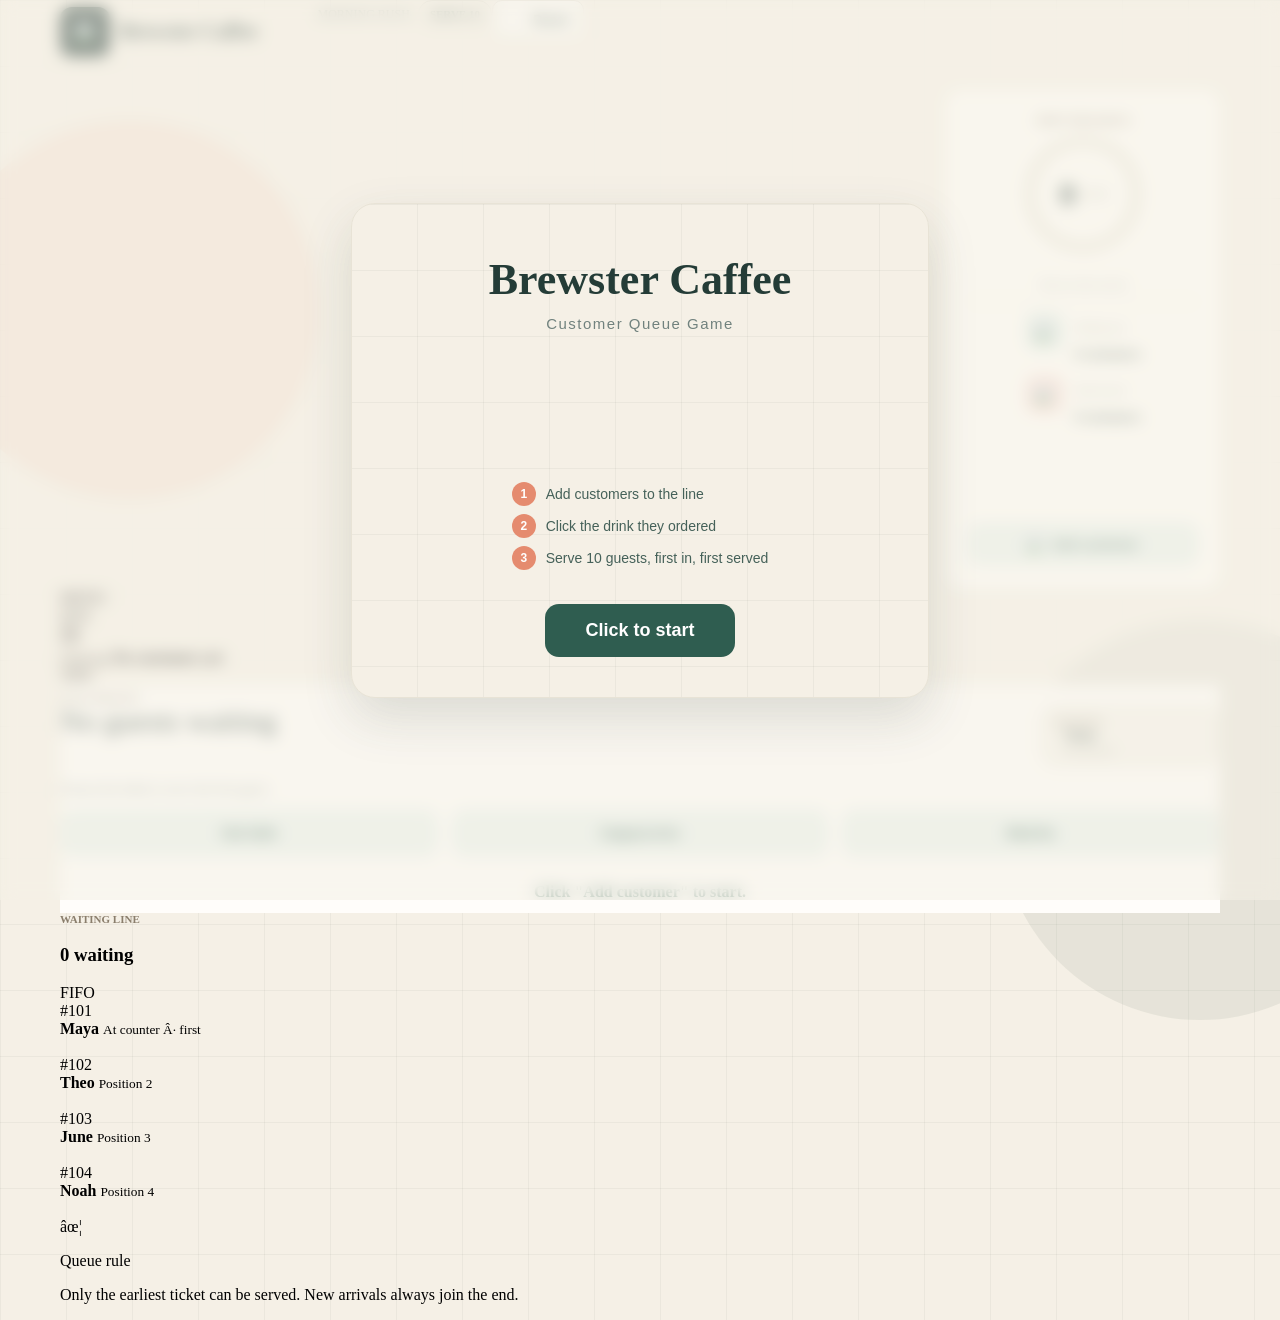
==== commit 094b17dd: "added game start" ====
--- a/index.html
+++ b/index.html
@@ -11,10 +11,45 @@
     <link rel="stylesheet" href="css/panelmiddle.css">
     <link rel="stylesheet" href="css/panelmidservice.css">
     <link rel="stylesheet" href="css/panelright.css">
+    <link rel="stylesheet" href="css/start.css">
 
     
   </head>
   <body>
+
+  <!-- Start screen -->
+  <div id="startScreen" class="start-screen">
+    <div class="start-box">
+      <h1 class="start-title">Brewster Caffee</h1>
+      <p class="start-sub">Customer Queue Game</p>
+
+      <div class="start-crowd">
+        <div class="avatar start-avatar">
+          <span class="avatar-hair" style="background: #8A4A3A;"></span>
+          <span class="avatar-head" style="background: #E0A07F;"></span>
+          <span class="avatar-body" style="background: #E0705A;"></span>
+        </div>
+        <div class="avatar start-avatar">
+          <span class="avatar-hair" style="background: #8A6A4F;"></span>
+          <span class="avatar-head" style="background: #A86B4A;"></span>
+          <span class="avatar-body" style="background: #3F6F85;"></span>
+        </div>
+        <div class="avatar start-avatar">
+          <span class="avatar-hair" style="background: #4A5A3A;"></span>
+          <span class="avatar-head" style="background: #C98B65;"></span>
+          <span class="avatar-body" style="background: #D9AE3A;"></span>
+        </div>
+      </div>
+
+      <div class="start-rules">
+        <div class="rule"><span>1</span> Add customers to the line</div>
+        <div class="rule"><span>2</span> Click the drink they ordered</div>
+        <div class="rule"><span>3</span> Serve 10 guests, first in, first served</div>
+      </div>
+
+      <button id="startBtn" class="play-btn pulse">Click to start</button>
+    </div>
+  </div>
 
     <div class="blob"></div>
     <div class="blob2"></div>
@@ -227,7 +262,7 @@
               <span class="fifo-badge">FIFO</span>
             </div>
 
-<div id="queueLine" class="queue-line">
+          <div id="queueLine" class="queue-line">
 
               <div class="queue-item front">
                 <span class="ticket-pill">#101</span>
--- a/css/start.css
+++ b/css/start.css
@@ -0,0 +1,129 @@
+.start-screen {
+  position: fixed;
+  inset: 0;
+  z-index: 1000;
+  display: flex;
+  align-items: center;
+  justify-content: center;
+  background: rgba(245, 240, 230, 0.55);
+  backdrop-filter: blur(8px);
+}
+
+
+
+.start-box {
+  position: relative;
+  z-index: 1;
+  display: flex;
+  flex-direction: column;
+  align-items: center;
+  gap: 10px;
+  width: 480px;
+  max-width: 90vw;
+  padding: 40px 48px;
+  border: 1px solid #E8E3D6;
+  border-radius: 24px;
+  box-shadow: 0 20px 50px rgba(44, 62, 56, 0.15);
+  background-color: #F5F0E6;
+  background-image:
+    linear-gradient(0deg, transparent 65px, rgba(0, 0, 0, 0.04) 1px),
+    linear-gradient(90deg, transparent 65px, rgba(0, 0, 0, 0.04) 1px);
+  background-size: 66px 66px;
+  text-align: center;
+}
+
+
+
+.start-title {
+  margin: 10px 0 0;
+  font-family: "Fraunces", serif;
+  font-size: 44px;
+  font-weight: 700;
+  color: #243C37;
+}
+
+.start-sub {
+  margin: 0;
+  font-family: "DM Sans", sans-serif;
+  font-size: 15px;
+  letter-spacing: 0.1em;
+  color: #71827E;
+}
+
+
+.start-crowd {
+  display: flex;
+  align-items: flex-end;
+  gap: 40px;
+  height: 90px;
+  margin: 18px 0 22px;
+}
+
+.start-avatar {
+  animation: bob 1.6s ease-in-out infinite;
+  transform-origin: bottom;
+}
+.start-avatar:nth-child(2) { animation-delay: 0.3s; }
+.start-avatar:nth-child(3) { animation-delay: 0.6s; }
+
+@keyframes bob {
+  0%, 100% { transform: translateY(0) scale(1.5); }
+  50%      { transform: translateY(-8px) scale(1.5); }
+}
+
+
+.start-rules {
+  display: flex;
+  flex-direction: column;
+  gap: 8px;
+  margin-bottom: 24px;
+  text-align: left;
+}
+
+.rule {
+  display: flex;
+  align-items: center;
+  gap: 10px;
+  font-family: "DM Sans", sans-serif;
+  font-size: 14px;
+  color: #456159;
+}
+
+.rule span {
+  display: grid;
+  place-items: center;
+  width: 24px;
+  height: 24px;
+  border-radius: 50%;
+  color: #ffffff;
+  background: #E58B6F;
+  font-size: 12px;
+  font-weight: 700;
+}
+
+.play-btn {
+  padding: 16px 40px;
+  border: none;
+  border-radius: 14px;
+  color: #ffffff;
+  background: #2F5D50;
+  font-family: "DM Sans", sans-serif;
+  font-size: 18px;
+  font-weight: 700;
+  cursor: pointer;
+  transition: transform 0.2s, background 0.2s;
+}
+
+.play-btn:hover {
+  background: #3B6B5C;
+  transform: translateY(-2px);
+}
+
+.pulse {
+  animation: pulse 1.6s infinite;
+}
+
+@keyframes pulse {
+  0%, 100% { box-shadow: 0 0 0 0 rgba(47, 93, 80, 0.45); }
+  70%      { box-shadow: 0 0 0 14px rgba(47, 93, 80, 0); }
+}
